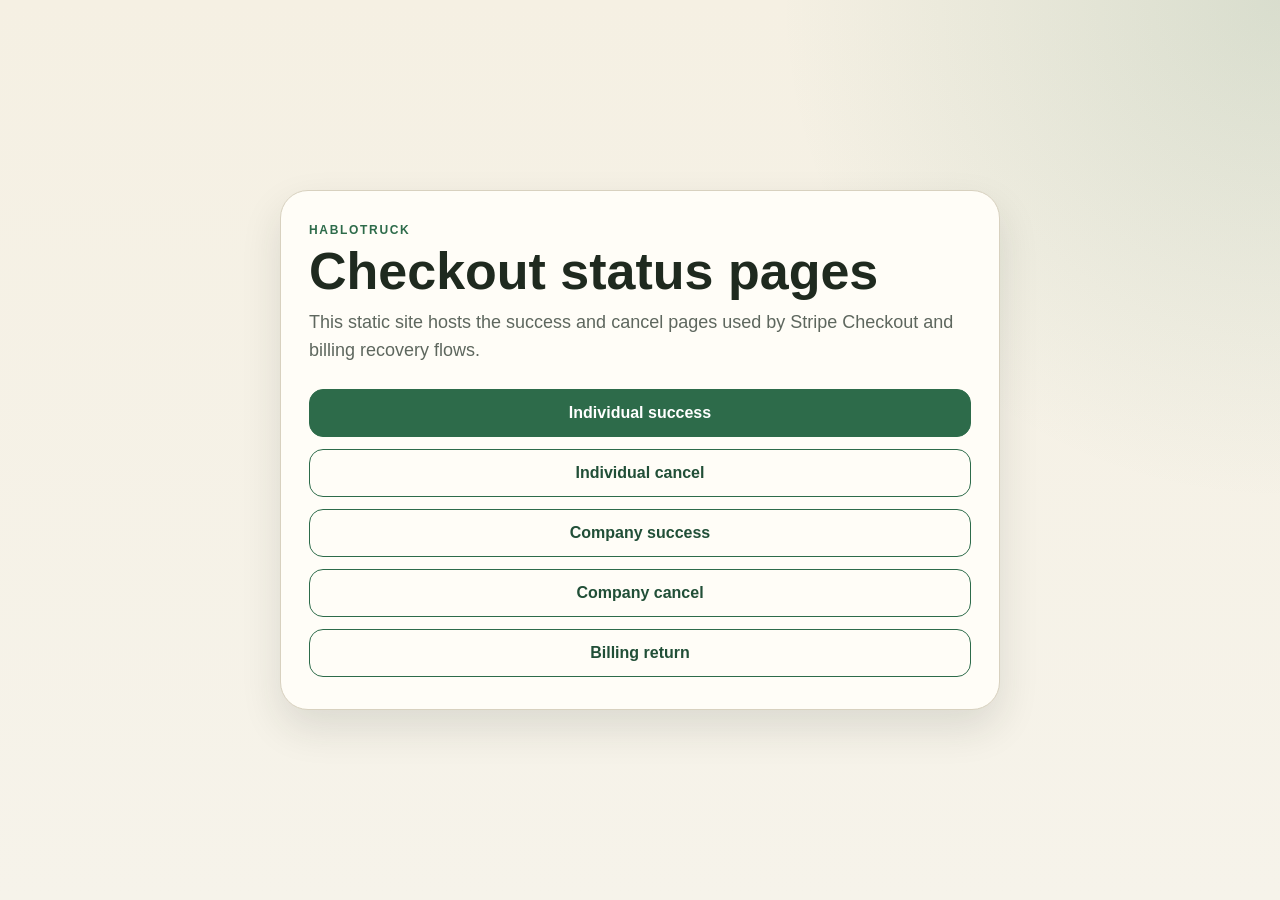
==== web/checkout-status/index.html @ 844028b3 "Hablo Truck: Web Estatica y documentation" ====
<!DOCTYPE html>
<html lang="en">
<head>
  <meta charset="UTF-8" />
  <meta name="viewport" content="width=device-width, initial-scale=1.0" />
  <title>HabloTruck Checkout Status</title>
  <link rel="stylesheet" href="./styles.css" />
</head>
<body>
  <main class="page-shell">
    <section class="status-card">
      <p class="eyebrow">HabloTruck</p>
      <h1>Checkout status pages</h1>
      <p class="lead">
        This static site hosts the success and cancel pages used by Stripe Checkout and billing recovery flows.
      </p>

      <div class="stack">
        <a class="button" href="./success.html">Individual success</a>
        <a class="button secondary" href="./cancel.html">Individual cancel</a>
        <a class="button secondary" href="./company-success.html">Company success</a>
        <a class="button secondary" href="./company-cancel.html">Company cancel</a>
        <a class="button secondary" href="./billing-return.html">Billing return</a>
      </div>
    </section>
  </main>
</body>
</html>
---- web/checkout-status/styles.css ----
:root {
  --bg: #f6f3ea;
  --panel: #fffdf7;
  --ink: #1f2a1f;
  --muted: #5e675e;
  --line: #d8d1bf;
  --accent: #2d6b4a;
  --accent-strong: #214f37;
  --warn: #8f5a15;
  --soft: #eef2e8;
  --shadow: 0 18px 40px rgba(31, 42, 31, 0.12);
}

* {
  box-sizing: border-box;
}

html,
body {
  margin: 0;
  padding: 0;
  font-family: "Avenir Next", "Segoe UI", sans-serif;
  background:
    radial-gradient(circle at top right, rgba(45, 107, 74, 0.14), transparent 32%),
    linear-gradient(180deg, #f5f0e3 0%, var(--bg) 100%);
  color: var(--ink);
}

body {
  min-height: 100vh;
}

.page-shell {
  min-height: 100vh;
  display: grid;
  place-items: center;
  padding: 32px 20px;
}

.status-card {
  width: min(100%, 720px);
  background: var(--panel);
  border: 1px solid var(--line);
  border-radius: 28px;
  box-shadow: var(--shadow);
  padding: 32px 28px;
}

.eyebrow {
  margin: 0 0 8px;
  text-transform: uppercase;
  letter-spacing: 0.14em;
  font-size: 12px;
  color: var(--accent);
  font-weight: 700;
}

h1 {
  margin: 0 0 12px;
  font-size: clamp(32px, 5vw, 52px);
  line-height: 1;
}

.lead {
  margin: 0 0 24px;
  font-size: 18px;
  line-height: 1.55;
  color: var(--muted);
}

.status-chip {
  display: inline-flex;
  align-items: center;
  gap: 8px;
  padding: 8px 14px;
  border-radius: 999px;
  background: var(--soft);
  color: var(--accent-strong);
  font-size: 14px;
  font-weight: 700;
  margin-bottom: 18px;
}

.status-chip.warn {
  background: #fff1de;
  color: var(--warn);
}

.stack {
  display: flex;
  flex-direction: column;
  gap: 12px;
}

.action-row {
  display: flex;
  flex-wrap: wrap;
  gap: 12px;
  margin-top: 24px;
}

.button {
  display: inline-flex;
  align-items: center;
  justify-content: center;
  min-height: 48px;
  padding: 12px 18px;
  border-radius: 14px;
  border: 1px solid var(--accent);
  background: var(--accent);
  color: #fff;
  text-decoration: none;
  font-weight: 700;
  transition: transform 120ms ease, background 120ms ease;
}

.button:hover {
  transform: translateY(-1px);
  background: var(--accent-strong);
}

.button.secondary {
  background: transparent;
  color: var(--accent-strong);
}

.button.secondary:hover {
  background: rgba(45, 107, 74, 0.08);
}

.notes {
  margin-top: 28px;
  padding-top: 20px;
  border-top: 1px solid var(--line);
}

.notes h2 {
  margin: 0 0 10px;
  font-size: 18px;
}

.notes ul {
  margin: 0;
  padding-left: 18px;
  color: var(--muted);
  line-height: 1.65;
}

.notes li + li {
  margin-top: 8px;
}

@media (max-width: 640px) {
  .status-card {
    padding: 26px 20px;
    border-radius: 22px;
  }

  .lead {
    font-size: 16px;
  }
}
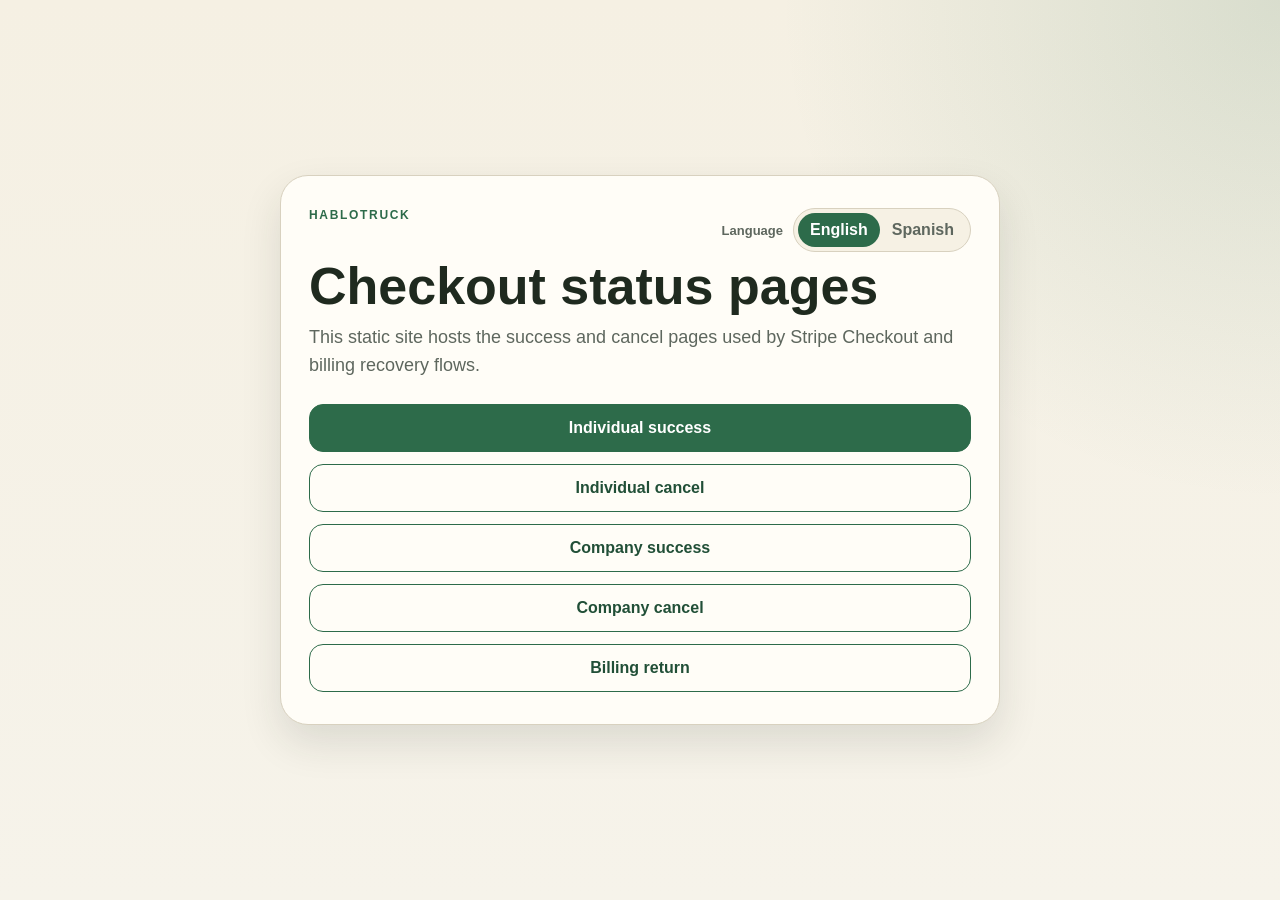
==== commit 3a59c149: "Hablo Truck: Static Web Site Bilingual" ====
--- a/web/checkout-status/index.html
+++ b/web/checkout-status/index.html
@@ -6,23 +6,33 @@
   <title>HabloTruck Checkout Status</title>
   <link rel="stylesheet" href="./styles.css" />
 </head>
-<body>
+<body data-title-key="indexTitle">
   <main class="page-shell">
     <section class="status-card">
-      <p class="eyebrow">HabloTruck</p>
-      <h1>Checkout status pages</h1>
-      <p class="lead">
+      <div class="card-header">
+        <p class="eyebrow" data-i18n="indexEyebrow">HabloTruck</p>
+        <div class="lang-picker">
+          <span class="lang-picker-label" data-i18n="languageLabel">Language</span>
+          <div class="lang-picker-buttons">
+            <button class="lang-button" type="button" data-lang-option="en" aria-pressed="false" data-i18n="languageEnglish">English</button>
+            <button class="lang-button" type="button" data-lang-option="es" aria-pressed="false" data-i18n="languageSpanish">Spanish</button>
+          </div>
+        </div>
+      </div>
+      <h1 data-i18n="indexHeading">Checkout status pages</h1>
+      <p class="lead" data-i18n="indexLead">
         This static site hosts the success and cancel pages used by Stripe Checkout and billing recovery flows.
       </p>
 
       <div class="stack">
-        <a class="button" href="./success.html">Individual success</a>
-        <a class="button secondary" href="./cancel.html">Individual cancel</a>
-        <a class="button secondary" href="./company-success.html">Company success</a>
-        <a class="button secondary" href="./company-cancel.html">Company cancel</a>
-        <a class="button secondary" href="./billing-return.html">Billing return</a>
+        <a class="button" href="./success.html" data-i18n="indexIndividualSuccess">Individual success</a>
+        <a class="button secondary" href="./cancel.html" data-i18n="indexIndividualCancel">Individual cancel</a>
+        <a class="button secondary" href="./company-success.html" data-i18n="indexCompanySuccess">Company success</a>
+        <a class="button secondary" href="./company-cancel.html" data-i18n="indexCompanyCancel">Company cancel</a>
+        <a class="button secondary" href="./billing-return.html" data-i18n="indexBillingReturn">Billing return</a>
       </div>
     </section>
   </main>
+  <script src="./app.js"></script>
 </body>
 </html>
--- a/web/checkout-status/styles.css
+++ b/web/checkout-status/styles.css
@@ -46,8 +46,54 @@
   padding: 32px 28px;
 }
 
+.card-header {
+  display: flex;
+  align-items: flex-start;
+  justify-content: space-between;
+  gap: 16px;
+  margin-bottom: 8px;
+}
+
+.lang-picker {
+  display: inline-flex;
+  align-items: center;
+  gap: 10px;
+  flex-wrap: wrap;
+  justify-content: flex-end;
+}
+
+.lang-picker-label {
+  font-size: 13px;
+  font-weight: 700;
+  color: var(--muted);
+}
+
+.lang-picker-buttons {
+  display: inline-flex;
+  border: 1px solid var(--line);
+  border-radius: 999px;
+  background: #f6f1e4;
+  padding: 4px;
+}
+
+.lang-button {
+  border: 0;
+  background: transparent;
+  color: var(--muted);
+  font: inherit;
+  font-weight: 700;
+  padding: 8px 12px;
+  border-radius: 999px;
+  cursor: pointer;
+}
+
+.lang-button.active {
+  background: var(--accent);
+  color: #fff;
+}
+
 .eyebrow {
-  margin: 0 0 8px;
+  margin: 0;
   text-transform: uppercase;
   letter-spacing: 0.14em;
   font-size: 12px;
@@ -156,6 +202,14 @@
     border-radius: 22px;
   }
 
+  .card-header {
+    flex-direction: column;
+  }
+
+  .lang-picker {
+    justify-content: flex-start;
+  }
+
   .lead {
     font-size: 16px;
   }
